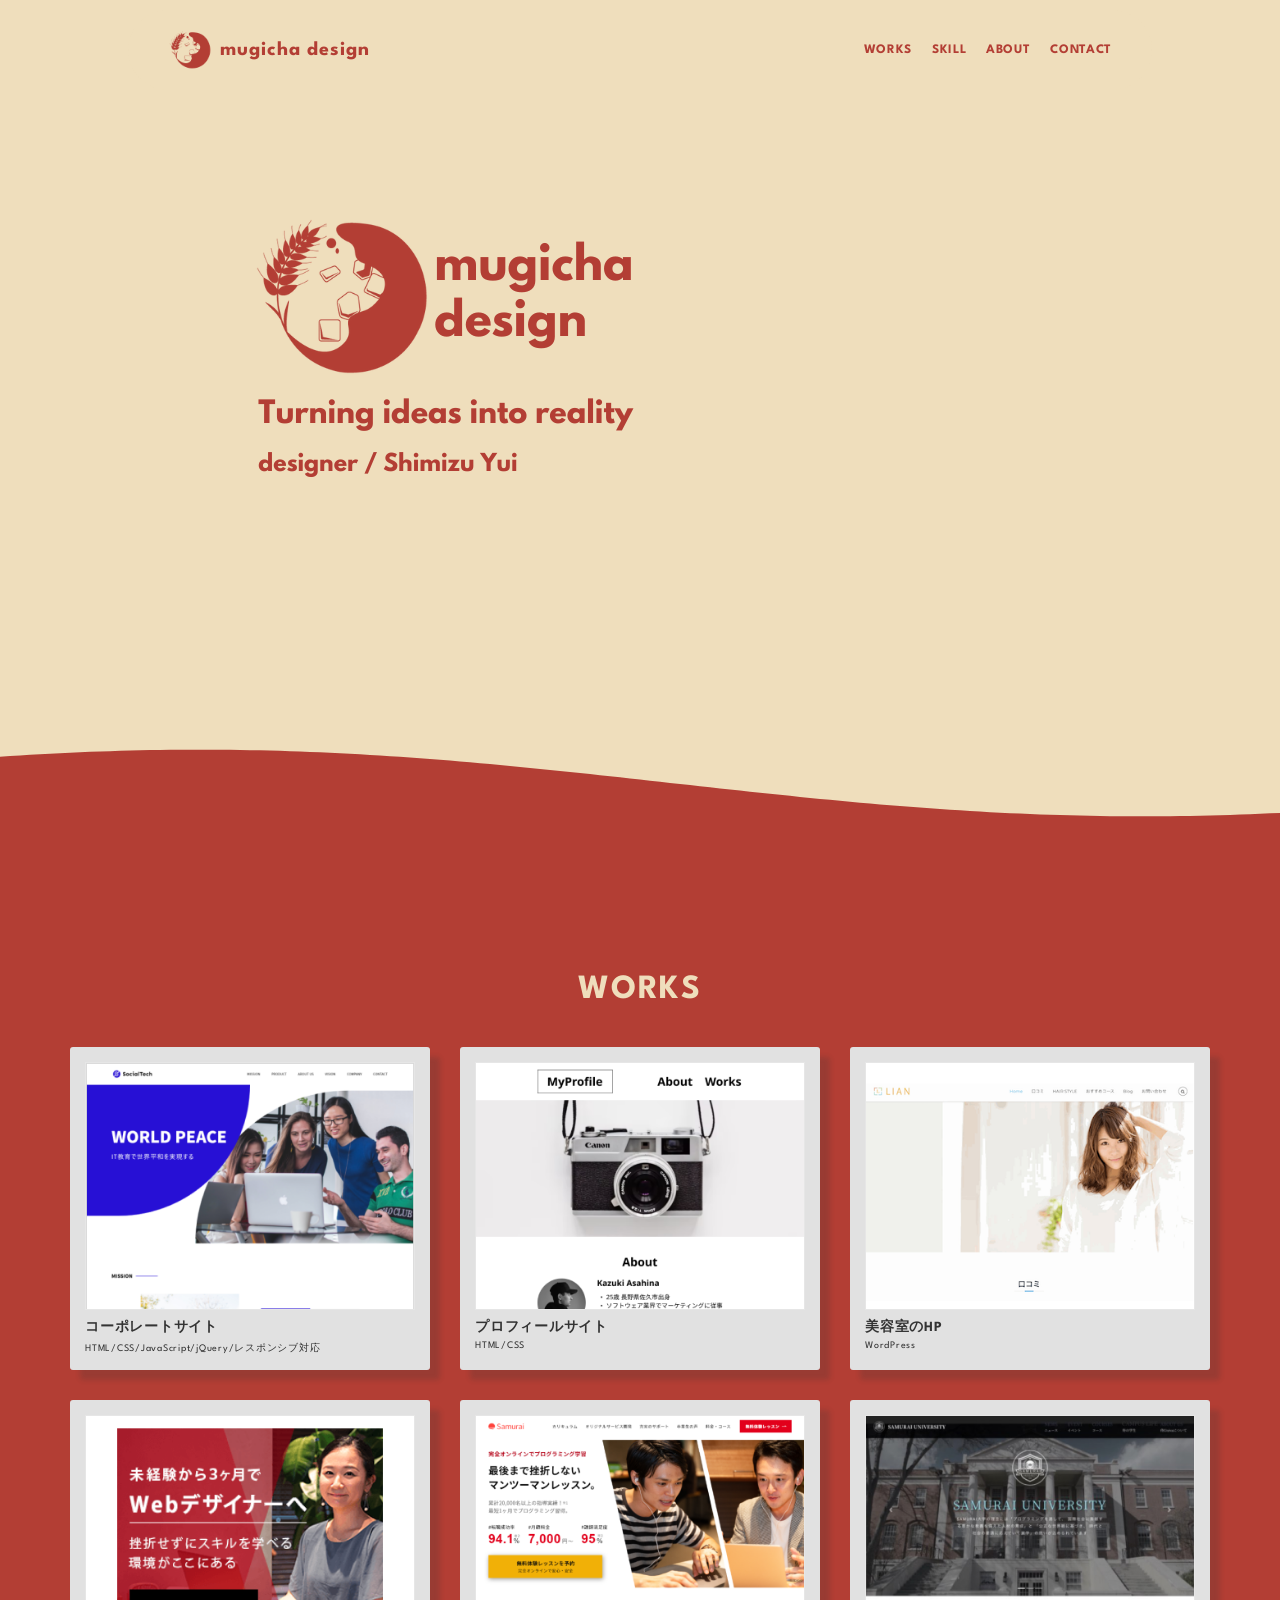
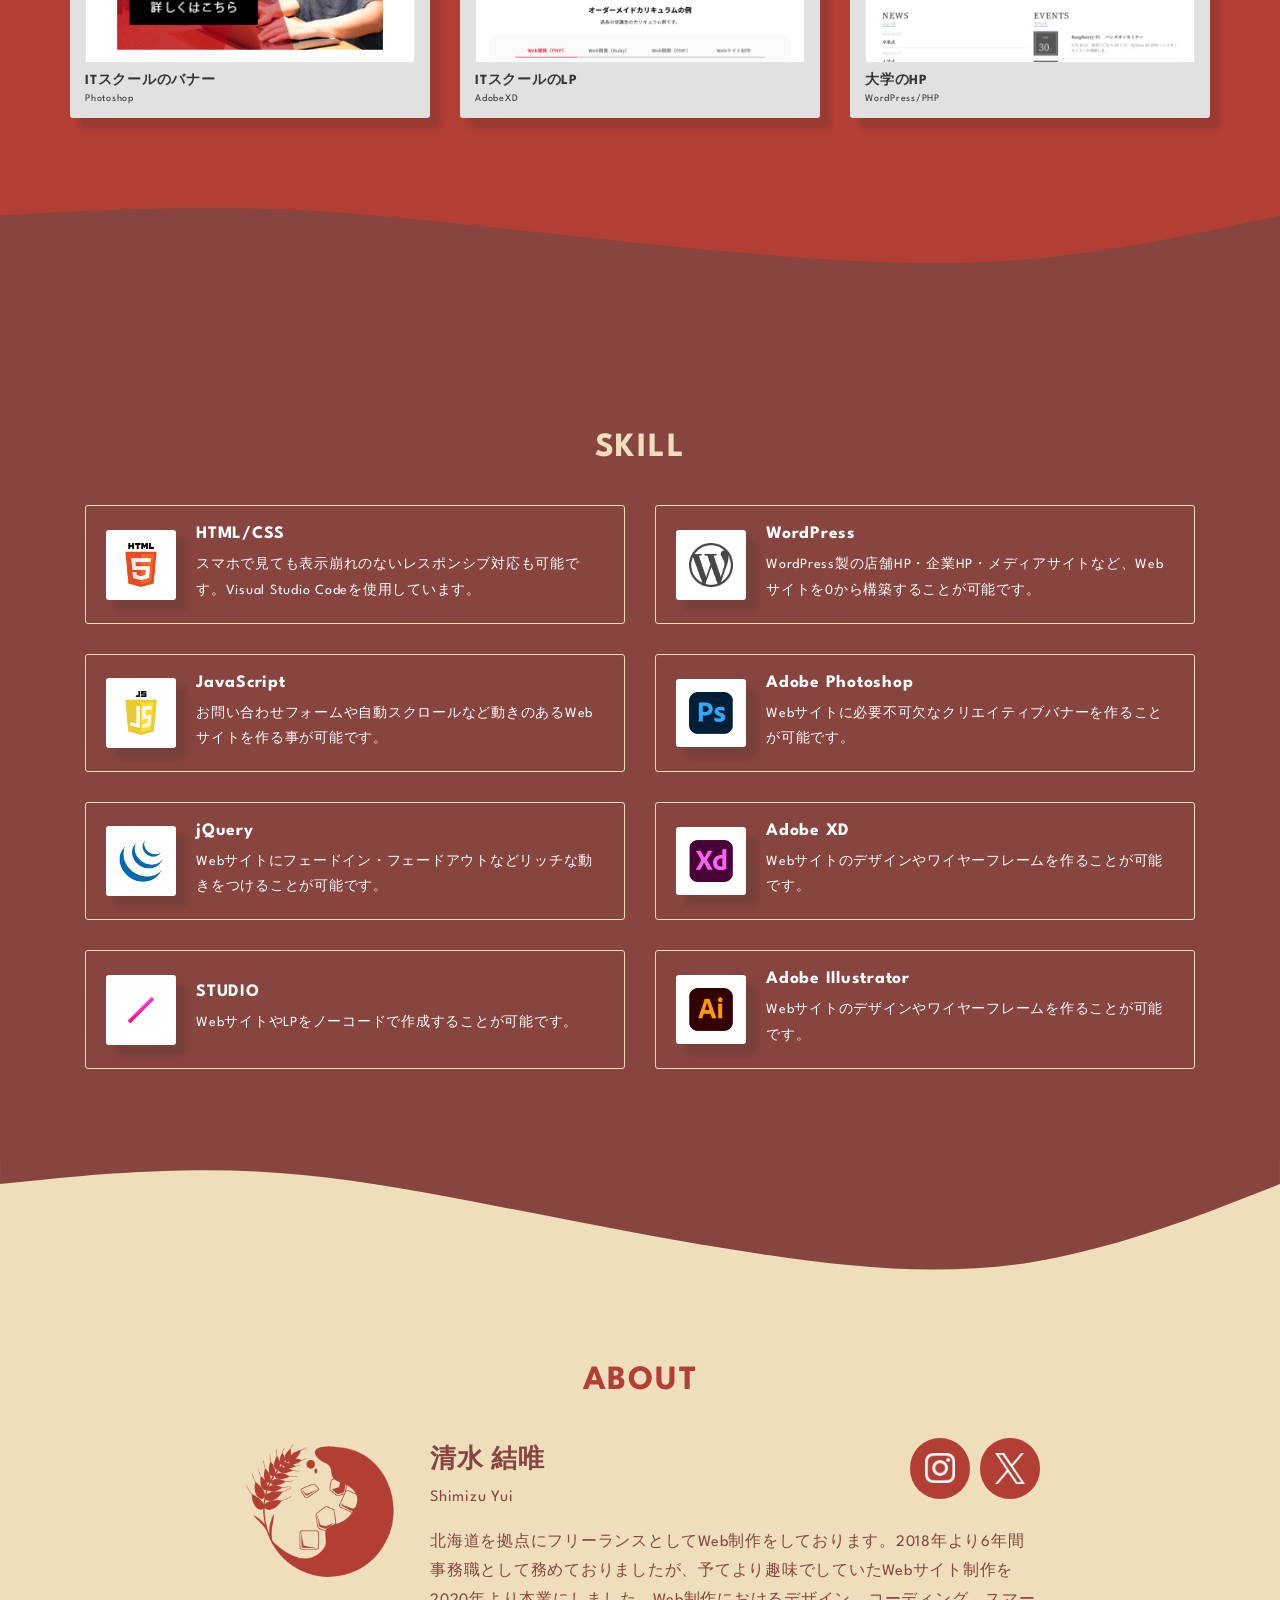
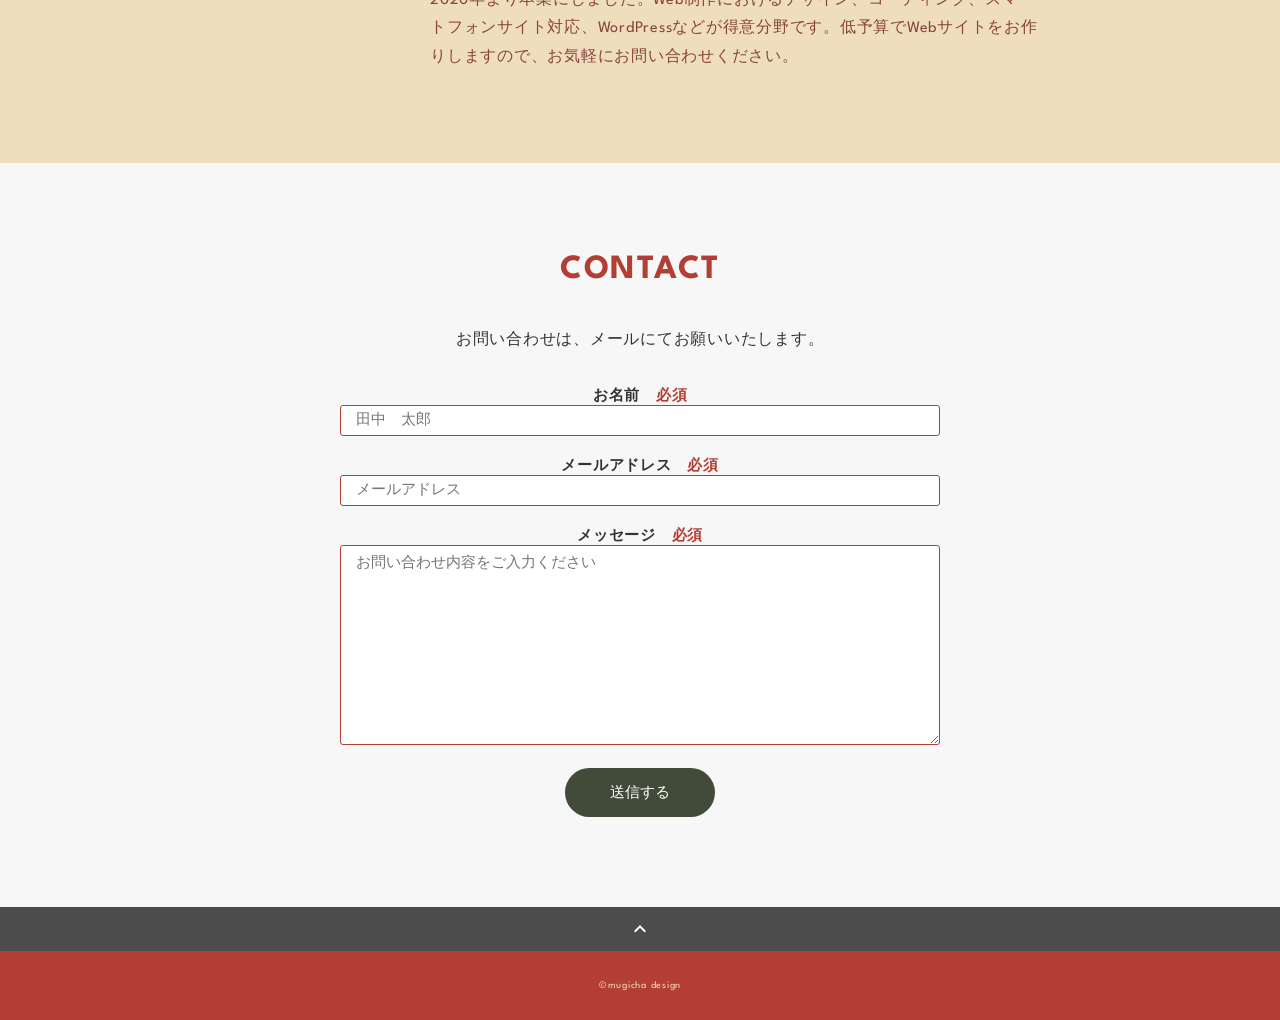
==== portfolio/index.html @ e96e244c "Add files via upload" ====
<!DOCTYPE html>
<html>
<head>
  <meta charset="utf-8">
  <meta name="viewport" content="width=device-width, initial-scale=1.0, maximum-scale=1.0, minimum-scale=1.0">
  <title>mugicha design</title>
  <link rel="preconnect" href="https://fonts.gstatic.com">
  <link href="https://fonts.googleapis.com/css2?family=Montserrat:wght@400;700&display=swap" rel="stylesheet">
  <link href="https://fonts.googleapis.com/css?family=Material+Icons+Outlined" rel="stylesheet">
  <link rel="preconnect" href="https://fonts.googleapis.com">
  <link rel="preconnect" href="https://fonts.gstatic.com" crossorigin>
  <link href="https://fonts.googleapis.com/css2?family=League+Spartan:wght@100..900&display=swap" rel="stylesheet">
  <link href="css/ress.css" media="all" rel="stylesheet" type="text/css">
  <link href="css/style.css" media="all" rel="stylesheet" type="text/css">
  <link rel="shortcut icon" href="./img/favicon.ico" type="image/x-icon">
</head>

<body>
  <div class="wrapper">

    <!-- header -->
    <header class="header">
      <div class="container">
        <h1 class="header-logo">
          <a href="#"><img src="img/logo.png" alt="">mugicha design</a>
        </h1>
        <nav class="gnav">
          <ul class="gnav-list">
            <li class="gnav-item"><a href="#works">WORKS</a></li>
            <li class="gnav-item"><a href="#skill">SKILL</a></li>
            <li class="gnav-item"><a href="#about">ABOUT</a></li>
            <li class="gnav-item"><a href="#contact">CONTACT</a></li>
          </ul>
        </nav>
      </div>
    </header>
    <!-- /header -->

    <main class="content">

      <!-- ここから波 -->
      <div id="wrapper">
        <div class="wave">
            <!-- mv -->
              <div class="mv">
                <div class="mv-container">
                  <img src="img/main.png" alt="">
                </div>
              </div>
              <!-- /mv -->     
          <canvas id="waveCanvas"></canvas>
        </div>

        <div class="wave">
          <!-- works -->
          <section class="works section" id="works">
            <div class="container">
              <h2 class="title">WORKS</h2>
              <div class="works-list">
                <!--works box1-->
                <div class="works-box box1">
                  <a class="works-item" href="works-1.html">
                    <div class="works-img"><img src="img/works/html1.png" alt="html1" /></div>
                    <p class="works-name">コーポレートサイト</p>
                    <p class="works-info">HTML/CSS/JavaScript/jQuery/レスポンシブ対応</p>
                  </a>
                </div>
                <!--works box2-->
                <div class="works-box box2">
                  <a class="works-item" href="works-2.html">
                    <div class="works-img"><img src="img/works/html2.png" alt="html2" /></div>
                    <p class="works-name">プロフィールサイト</p>
                    <p class="works-info">HTML/CSS</p>
                  </a>
                </div>
                <!--works box3-->
                <div class="works-box box2">
                  <a class="works-item" href="works-3.html">
                    <div class="works-img"><img src="img/works/wordpress1.png" alt="WordPress" /></div>
                    <p class="works-name">美容室のHP</p>
                    <p class="works-info">WordPress</p>
                  </a>
                </div>
                <!--works box4-->
                <div class="works-box box1">
                  <a class="works-item" href="works-4.html">
                    <div class="works-img"><img src="img/works/photoshop.png" alt="Photoshop" /></div>
                    <p class="works-name">ITスクールのバナー</p>
                    <p class="works-info">Photoshop</p>
                  </a>
                </div>
                <!--works box5-->
                <div class="works-box box1">
                  <a class="works-item" href="works-5.html">
                    <div class="works-img"><img src="img/works/xd.png" alt="AdobeXD" /></div>
                    <p class="works-name">ITスクールのLP</p>
                    <p class="works-info">AdobeXD</p>
                  </a>
                </div>
                <!--works box6-->
                <div class="works-box box2">
                  <a class="works-item" href="works-6.html">
                    <div class="works-img"><img src="img/works/wordpress2.png" alt="WordPress2" /></div>
                    <p class="works-name">大学のHP</p>
                    <p class="works-info">WordPress/PHP</p>
                  </a>
                </div>
              </div>
            </div>
          </section>
          <!-- /works -->
        </div>
          <!--ここまで波-->

        <!-- wave1 -->
        <img class="wave1" src="img/wave1.svg" alt="">

      <!-- skill -->
      <section class="skill section" id="skill">
        <div class="container">
          <h2 class="title">SKILL</h2>
          <div class="skill-list">
            <!--skill box1-->
            <div class="skill-item">
              <p class="skill-img"><img src="img/skills/html.png" alt="html"></p>
              <div class="skill-body">
                <h3 class="skill-name">HTML/CSS</h3>
                <p class="skill-text">
                  スマホで見ても表示崩れのないレスポンシブ対応も可能です。Visual Studio Codeを使用しています。</p>
              </div>
            </div>
            <!--skill box2-->
            <div class="skill-item">
              <p class="skill-img"><img src="img/skills/wordpress.png" alt="wordpress"></p>
              <div class="skill-body">
                <h3 class="skill-name">WordPress</h3>
                <p class="skill-text">
                  WordPress製の店舗HP・企業HP・メディアサイトなど、Webサイトを0から構築することが可能です。</p>
              </div>
            </div>
            <!--skill box3-->
            <div class="skill-item">
              <p class="skill-img"><img src="img/skills/js.png" alt="javascript"></p>
              <div class="skill-body">
                <h3 class="skill-name">JavaScript</h3>
                <p class="skill-text">
                  お問い合わせフォームや自動スクロールなど動きのあるWebサイトを作る事が可能です。</p>
              </div>
            </div>
            <!--skill box4-->
            <div class="skill-item">
              <p class="skill-img"><img src="img/skills/adobe_ps.png" alt="photoshop"></p>
              <div class="skill-body">
                <h3 class="skill-name">Adobe Photoshop</h3>
                <p class="skill-text">
                  Webサイトに必要不可欠なクリエイティブバナーを作ることが可能です。</p>
              </div>
            </div>
            <!--skill box5-->
            <div class="skill-item">
              <p class="skill-img"><img src="img/skills/jquery.png" alt="jquery"></p>
              <div class="skill-body">
                <h3 class="skill-name">jQuery</h3>
                <p class="skill-text">
                  Webサイトにフェードイン・フェードアウトなどリッチな動きをつけることが可能です。</p>
              </div>
            </div>
            <!--skill box6-->
            <div class="skill-item">
              <p class="skill-img"><img src="img/skills/adobe_xd.png" alt="adobexd"></p>
              <div class="skill-body">
                <h3 class="skill-name">Adobe XD</h3>
                <p class="skill-text">
                  Webサイトのデザインやワイヤーフレームを作ることが可能です。</p>
              </div>
            </div>
            <!--skill box7-->
            <div class="skill-item">
              <p class="skill-img"><img src="img/skills/STUDIO_logo-symbol-primary-color.png" alt="adobexd"></p>
              <div class="skill-body">
                <h3 class="skill-name">STUDIO</h3>
                <p class="skill-text">
                  WebサイトやLPをノーコードで作成することが可能です。</p>
              </div>
            </div>
            <!--skill box8-->
            <div class="skill-item">
              <p class="skill-img"><img src="img/skills/adobe_ai.png" alt="adobexd"></p>
              <div class="skill-body">
                <h3 class="skill-name">Adobe Illustrator</h3>
                <p class="skill-text">
                  Webサイトのデザインやワイヤーフレームを作ることが可能です。</p>
              </div>
            </div>       
                   
          </div>
        </div>
      </section>
      <!-- /skill -->

      <!-- wave2 -->
      <img class="wave2" src="img/wave2.svg" alt="">

      <!-- about -->
      <section class="about section" id="about">
        <div class="container">
          <h2 class="title">ABOUT</h2>
          <div class="profile">
            <p class="profile-img">
              <img src="img/logo.png" alt="about">
            </p>
            <div class="profile-body">
              <div class="contact-sns">
                <div>
                  <p>清水 結唯</p>
                  <p>Shimizu Yui</p>
                </div>
                <!--sns-->
                <div class="contact-list">
                  <div class="sns-box">
                    <a href="https://www.instagram.com/mugichadesign/" target="_blank">
                      <img class="sns-icon" src="img/Instagram_logo_White.png" alt="Instagram">
                    </a>
                  </div>
                  <div class="sns-box">
                    <a href="https://x.com/mugichadesign" target="_blank">
                      <img class="sns-icon" src="img/X_logo-white.png" alt="X">
                    </a>
                  </div>
                </div>
              </div><!--/contact-sns-->
              <p>北海道を拠点にフリーランスとしてWeb制作をしております。2018年より6年間事務職として務めておりましたが、予てより趣味でしていたWebサイト制作を2020年より本業にしました。Web制作におけるデザイン、コーディング、スマートフォンサイト対応、WordPressなどが得意分野です。低予算でWebサイトをお作りしますので、お気軽にお問い合わせください。</p>
            </div><!--/profile-body-->
          </div>
        </div>
      </section>
      <!-- /about -->

      <!-- contact -->
      <section class="contact section" id="contact">
        <div class="container">
          <h2 class="title">CONTACT</h2>
          <p class="lead">
            お問い合わせは、<br class="sp-only">メールにてお願いいたします。
          </p>
          <!-- お問い合わせフォーム -->
          <form action="#">
            <p class="contact-name">お名前　<span>必須</span></p>
            <p><input class="form-text" type="text" name="onamae" placeholder="田中　太郎"></p>

            <p class="contact-name">メールアドレス　<span>必須</span></p>
            <p><input class="form-text" type="text" name="email" placeholder="メールアドレス"></p>

            <p class="contact-name">メッセージ　<span>必須</span></p>
            <p><textarea class="form-textarea" type="text" name="messe" placeholder="お問い合わせ内容をご入力ください"></textarea></p>

            <p class="btn"><input name="submit" type="submit" value="送信する"></p>
          </form>
          <!-- ここまでお問い合わせフォーム -->

        </div>
      </section>
      <!-- /contact -->

      <div class="page-top" id="js-page-top">
        <span class="material-icons-outlined">expand_less</span>
      </div>
    </main>

    <!-- footer -->
    <footer class="footer">
      <div class="copyright">&copy;mugicha design</div>
    </footer>
    <!-- /footer -->

  </div>
  <script src="https://ajax.googleapis.com/ajax/libs/jquery/3.6.0/jquery.min.js"></script>
  <script type='text/javascript' src="js/script.js"></script>
</body>
</html>
---- portfolio/css/ress.css ----
/*!
 * ress.css • v3.0.1
 * MIT License
 * github.com/filipelinhares/ress
 */

/* # =================================================================
   # Global selectors
   # ================================================================= */

html {
  box-sizing: border-box;
  word-break: normal;
  -moz-tab-size: 4;
  tab-size: 4;

  -webkit-text-size-adjust: 100%; /* Prevent adjustments of font size after orientation changes in iOS */
}

*,
::before,
::after {
  box-sizing: inherit;
  background-repeat: no-repeat; /* Set `background-repeat: no-repeat` to all elements and pseudo elements */
}

::before,
::after {
  vertical-align: inherit;
  text-decoration: inherit; /* Inherit text-decoration and vertical align to ::before and ::after pseudo elements */
}

* {
  margin: 0;
  padding: 0; /* Reset `padding` and `margin` of all elements */
}

/* # =================================================================
   # General elements
   # ================================================================= */

hr {
  overflow: visible; /* Show the overflow in Edge and IE */
  height: 0; /* Add the correct box sizing in Firefox */
}

details,
main {
  display: block; /* Render the `main` element consistently in IE. */
}

summary {
  display: list-item; /* Add the correct display in all browsers */
}

small {
  font-size: 80%; /* Set font-size to 80% in `small` elements */
}

[hidden] {
  display: none; /* Add the correct display in IE */
}

abbr[title] {
  /* Add the correct text decoration in Chrome, Edge, IE, Opera, and Safari */
  text-decoration: underline;
  text-decoration: underline dotted;
  border-bottom: none; /* Remove the bottom border in Chrome 57 */
}

a {
  background-color: transparent; /* Remove the gray background on active links in IE 10 */
}

a:active,
a:hover {
  outline-width: 0; /* Remove the outline when hovering in all browsers */
}

code,
kbd,
pre,
samp {
  font-family: monospace, monospace; /* Specify the font family of code elements */
}

pre {
  font-size: 1em; /* Correct the odd `em` font sizing in all browsers */
}

b,
strong {
  font-weight: bolder; /* Add the correct font weight in Chrome, Edge, and Safari */
}

/* https://gist.github.com/unruthless/413930 */
sub,
sup {
  position: relative;
  font-size: 75%;
  line-height: 0;
  vertical-align: baseline;
}

sub {
  bottom: -.25em;
}

sup {
  top: -.5em;
}

/* # =================================================================
   # Forms
   # ================================================================= */

input {
  border-radius: 0;
}

/* Replace pointer cursor in disabled elements */
[disabled] {
  cursor: default;
}

[type="number"]::-webkit-container-spin-button,
[type="number"]::-webkit-outer-spin-button {
  height: auto; /* Correct the cursor style of increment and decrement buttons in Chrome */
}

[type="search"] {
  outline-offset: -2px; /* Correct the outline style in Safari */

  -webkit-appearance: textfield; /* Correct the odd appearance in Chrome and Safari */
}

[type="search"]::-webkit-search-decoration {
  -webkit-appearance: none; /* Remove the container padding in Chrome and Safari on macOS */
}

textarea {
  overflow: auto; /* Internet Explorer 11+ */
  resize: vertical; /* Specify textarea resizability */
}

button,
input,
optgroup,
select,
textarea {
  font: inherit; /* Specify font inheritance of form elements */
}

optgroup {
  font-weight: bold; /* Restore the font weight unset by the previous rule */
}

button {
  overflow: visible; /* Address `overflow` set to `hidden` in IE 8/9/10/11 */
}

button,
select {
  text-transform: none; /* Firefox 40+, Internet Explorer 11- */
}

/* Apply cursor pointer to button elements */
button,
[type="button"],
[type="reset"],
[type="submit"],
[role="button"] {
  cursor: pointer;
  color: inherit;
}

/* Remove container padding and border in Firefox 4+ */
button::-moz-focus-container,
[type="button"]::-moz-focus-container,
[type="reset"]::-moz-focus-container,
[type="submit"]::-moz-focus-container {
  padding: 0;
  border-style: none;
}

/* Replace focus style removed in the border reset above */
button:-moz-focusring,
[type="button"]::-moz-focus-container,
[type="reset"]::-moz-focus-container,
[type="submit"]::-moz-focus-container {
  outline: 1px dotted ButtonText;
}

button,
html [type="button"],
/* Prevent a WebKit bug where (2) destroys native `audio` and `video`controls in Android 4 */
[type="reset"],
[type="submit"] {
  -webkit-appearance: button; /* Correct the inability to style clickable types in iOS */
}

/* Remove the default button styling in all browsers */
button,
input,
select,
textarea {
  border-style: none;
  background-color: transparent;
}

/* Style select like a standard input */
select {
  -webkit-appearance: none; /* Chrome 41+ */
  -moz-appearance: none; /* Firefox 36+ */
}

select::-ms-expand {
  display: none; /* Internet Explorer 11+ */
}

select::-ms-value {
  color: currentColor; /* Internet Explorer 11+ */
}

legend {
  display: table; /* Correct the text wrapping in Edge and IE */
  max-width: 100%; /* Correct the text wrapping in Edge and IE */
  max-width: 100%; /* Correct the text wrapping in Edge 18- and IE */
  white-space: normal; /* Correct the text wrapping in Edge and IE */
  color: inherit; /* Correct the color inheritance from `fieldset` elements in IE */
  border: 0; /* Correct `color` not being inherited in IE 8/9/10/11 */
}

::-webkit-file-upload-button {
  font: inherit; /* Change font properties to `inherit` in Chrome and Safari */
  color: inherit;
  /* Correct the inability to style clickable types in iOS and Safari */

  -webkit-appearance: button;
}

/* # =================================================================
   # Specify media element style
   # ================================================================= */

img {
  border-style: none; /* Remove border when inside `a` element in IE 8/9/10 */
}

/* Add the correct vertical alignment in Chrome, Firefox, and Opera */
progress {
  vertical-align: baseline;
}

/* # =================================================================
   # Accessibility
   # ================================================================= */

/* Hide content from screens but not screenreaders */
@media screen {
  [hidden~="screen"] {
    display: inherit;
  }
  [hidden~="screen"]:not(:active):not(:focus):not(:target) {
    position: absolute !important;
    clip: rect(0 0 0 0) !important;
  }
}

/* Specify the progress cursor of updating elements */
[aria-busy="true"] {
  cursor: progress;
}

/* Specify the pointer cursor of trigger elements */
[aria-controls] {
  cursor: pointer;
}

/* Specify the unstyled cursor of disabled, not-editable, or otherwise inoperable elements */
[aria-disabled] {
  cursor: default;
}
---- portfolio/css/style.css ----
body {
  /* font-family: "Montserrat","Helvetica Neue",Arial,"Hiragino Kaku Gothic ProN","Hiragino Sans",Meiryo,"League Spartan",sans-serif; */
  font-family: "League Spartan";

  font-size: 15px;
  letter-spacing: .05em;
  color: #333;
  background-color: #EFDEBC;
}

a {
  transition: opacity .3s;
  text-decoration: none;
  color: #1ca9e3;
}

img {
  max-width: 100%;
  height: auto;
  vertical-align: bottom;
  border-style: none;
}



.pc-only {
  display: block;
}

.sp-only {
  display: none;
}



/*--------------------------------
 レイアウト
---------------------------------*/
.wrapper {
  padding-top: 73px;
}

.section {
  padding: 90px 0;
}

.section:nth-of-type(odd) {
  background-color: #f7f7f7;
}

.container {
  max-width: 1340px;
  margin: 0 auto;
  padding: 0 40px;
}

/*--------------------------------
 見出し
---------------------------------*/
.title {
  font-size: 34px;
  font-weight: bold;
  line-height: 1;
  margin-bottom: 40px;
  text-align: center;
  letter-spacing: .05em;
  color: #EFDEBC;
}

.lead {
  font-size: 16px;
  line-height: 1.8;
  margin-bottom: 30px;
}

/*--------------------------------
ヘッダー
---------------------------------*/
.header {
  position: fixed;
  top: 10px;
  z-index: 100;
  width: 80%;
  background-color: #EFDEBC;
  border-radius: 100px;
  /* box-shadow: 0 5px 10px -6px rgba(0,0,0,.1); */
  /*ここから追加*/
  left: 50%;
  transform: translateX(-50%);
  /*ここまで*/
}

.header .container {
  display: flex;
  align-items: center;
  justify-content: space-between;
  padding: 20px 40px;
  margin: 0 auto;
}

.header-logo {
  font-size: 20px;
  font-weight: bold;
  line-height: 2;
  align-items: center;
  margin-right: 20px;
  letter-spacing: .05em;
}

.header-logo img {
  height: 40px;
  margin-right: 8px;
}

.header-logo a,.gnav-item a{
  color: #B33E34;
}

.gnav-list {
  display: flex;
  justify-content: space-between;
  list-style: none;
}

.gnav-item:not(:last-child) {
  margin-right: 20px;
}

.gnav-item a {
  position: relative;
  font-size: 13px;
  font-weight: bold;
  display: inline-block;
  padding: 5px 0;
  transition: .3s;
  letter-spacing: .05em;
}
.gnav-item a:after {
  position: absolute;
  bottom: 0;
  left: 50%;
  width: 0;
  height: 3px;
  content: "";
  transition: .3s;
  -webkit-transform: translateX(-50%);
  transform: translateX(-50%);
  background-color: #424b39;
}

.gnav-item a:hover:after {
  width: 100%;
}

.gnav-item a:hover {
  color: #424b39;
}



/*なみなみ*/
/*========= レイアウトのためのCSS ===============*/

/* #wrapper p{
  text-align:center;
} */

/*========= waveを描画するエリア設定 ===============*/


.wave{
  position: relative;
}

.wave:nth-child(1){
  background:#fff;  
}

.wave:nth-child(2){
  background:#eee;  
}

.wave:nth-child(3){
  background:#43c0e4; 
}

.wave canvas{
  position: absolute;
  bottom: 0;
  left:0;
  width: 100%;
}
/*ここまでなみなみ*/




/*--------------------------------
 メインビジュアル
---------------------------------*/
.mv {
  display: flex;
  align-items: center;
  justify-content: center;
  height: auto;
  text-align: center;
  background-color: #EFDEBC;
  height: 90vh;
  position: relative;
}

.mv-container {
  position: relative;
  padding: 0 20px;
}

.mv-container img {
  width: 100%;
  margin-bottom: 50px;
  padding-bottom: 0px;/*波の位置調整用*/
}

/*--------------------------------
 Works
---------------------------------*/
#works {
  background-color: #B33E34;
  padding:90px 0;
  position: relative;
}

.works-list {
  display: flex;
  flex-wrap: wrap;
  justify-content: center;
  gap: 30px;
}

.works-box {
  padding: 15px;
  background-color: #e1e1e1;
  box-shadow: 10px 10px 5px rgba(51, 51, 51, .2);
  border-radius: 3px;
  width: 30%;
}

.works-item {
  color: #333;
}

.works-item:hover {
  opacity: .9;
}

/* .works-item:nth-of-type(3n) {
  margin-right: 0;
} */

.works-img {
  display: flex;
  justify-content: center;
  margin: 0 auto;
}

.works-img img {
  border: 1px solid #e6e6e6;
}

.works-name {
  font-size: 14px;
  font-weight: bold;
  margin-top: 8px;
}

.works-info {
  font-size: 10px;
  margin-top: 5px;
}


/*--------------------------------
 wave1
---------------------------------*/
.wave1 {
  background-color: #B33E34;
}


/*--------------------------------
 Skill
---------------------------------*/
#skill {
  background-color: #88443e;
}

.skill .title {
  z-index: 20;
}

.skill-list {
  display: flex;
  flex-wrap: wrap;
  justify-content: center;
  /* margin-bottom: -50px; */
  gap: 30px;
}

.skill-item {
  display: flex;
  align-items: center;
  width: 45%;
  /* margin: 15px 15px 30px; */
  /* background-color: #EFDEBC; */
  padding: 20px;
  position: relative;
  border: 1px solid #EFDEBC;
  border-radius: 3px;
}

.skill-img {
  margin-right: 20px;
  z-index: 5;

  background-color: #fff;
  border-radius: 3px;
  /* height: 65px; */
  width: 70px;
  padding: 13px;
  box-shadow: 10px 10px 5px rgba(51, 51, 51, .2);
}

.skill-body {
  flex: 1;
}

.skill-name {
  margin-bottom: 10px;
}

.skill-text {
  font-size: 14px;
  line-height: 1.8;
}

.skill-name,.skill-text {
  color: #fff;
}


/*--------------------------------
 wave2
---------------------------------*/
.wave2 {
  z-index: 15;
  background-color: #EFDEBC;
}


/*--------------------------------
 About
---------------------------------*/
#about {
  background-color: #EFDEBC;
}

.about .title {
  color: #B33E34;
}
.contact-sns {
  display: flex;
  justify-content: space-between;
  margin-bottom: 10px;
}

.profile {
  display: flex;
  flex-wrap: wrap;
  max-width: 800px;
  margin: 0 auto;
}
.profile-img {
  width: 20%;
  margin-right: 30px;
  border-radius: 50%;
}

.profile-img img {
  border-radius: 50%;
}

.profile-body {
  flex: 1;
  color: #88443e;
}

.profile-body p {
  line-height: 1.8;
}

.profile-body p:first-child {
  font-size: 1.6rem;
  font-weight: bold;
  line-height: 1.8;
}

.profile-body p:nth-child(2) {
  font-size: 1.2rem;
}

.profile-body p:last-child {
  font-size: 1rem;
}

.contact-list {
  display: flex;
  justify-content: right;
  margin-bottom: 20px;
}

.contact-text {
  margin-top: 10px;
}

.sns-icon {
  width: 30px;
}

.sns-box {
  padding: 15px;
  margin-left: 10px;
  background-color: #B33E34;
  border-radius: 100px;
}


/*--------------------------------
 Contact
---------------------------------*/
.contact {
  text-align: center;
}

#contact h2 {
  color: #B33E34;
}

.contact-item:not(:last-child) {
  margin-right: 10px;
}

.contact-name {
  font-weight: bold;
}

form {
  margin: 0 auto;
  width: 100%;
}

form span {
  color: #B33E34;
}

/*お問い合わせフォームのスタイル*/
input[type="text"],textarea {
	width: 50%;
	outline: none;
	padding: 0.5em 1em;
	background: #fff;
	border-radius: 3px;
}

textarea{
	height: 200px;
}

input[type="text"]:focus,
textarea:focus {
	background: #f6ffff;/*フォーカスしたときの背景色*/
}

/*送信ボタンのスタイル*/
.btn input {
	padding: 1em 3em;
	color: #fff;
	cursor: pointer;
	background: #424b39;
	border-radius: 40px;
}

.btn input:hover{
	opacity: 0.8;/*ボタンのロールオーバー*/
  background-color: #1ca9e3;
  top: 10px;
}

.form-text , .form-textarea {
  border: #B33E34 1px solid;
  margin-bottom: 20px;
}
/*ここまでお問い合わせフォームのスタイル*/


/*--------------------------------
 ページトップ
---------------------------------*/
.page-top {
  font-weight: bold;
  padding: 10px;
  cursor: pointer;
  text-align: center;
  background-color: #4c4c4c;
}

.page-top .material-icons-outlined {
  vertical-align: bottom;
  color: #fff;
}

/*--------------------------------
 フッター
---------------------------------*/
.footer {
  padding: 30px;
  background-color: #B33E34;
}

.copyright {
  font-size: 10px;
  text-align: center;
  color: #EFDEBC;
}

/*--------------------------------
 下層：Worksページ
---------------------------------*/
.article {
  padding: 80px 0;
}

.article-container {
  max-width: 1040px;
  margin: 0 auto;
  padding: 0 20px;
}

.article-title {
  margin-bottom: 30px;
  text-align: center;
}

.article-body {
  max-width: 720px;
  margin: 0 auto;
  margin-bottom: 80px;
}

.article-body h3 {
  position: relative;
  font-size: 18px;
  margin-bottom: 5px;
  padding-left: 1em;
}

.article-body img {
  width: 100%;
  height: auto;
}

.article-body h3:not(:first-child) {
  margin-top: 50px;
}

.article-body h3::before {
  position: absolute;
  top: 0;
  left: 0;
  width: 4px;
  height: 100%;
  content: "";
  border-radius: 3px;
  background-color: #333;
}

.article-body p {
  font-size: 15px;
  line-height: 1.8;
  margin-bottom: 30px;
}

.home-link {
  text-align: center;
}

/*media Queries 767
----------------------------------------------------*/
@media screen and (max-width: 767px) {
  body {
    font-size: 14px;
  }

  .pc-only {
    display: none;
  }

  .sp-only {
    display: block;
  }

  /* 見出し */
  .title {
    font-size: 26px;
    margin-bottom: 20px;
  }

  .lead {
    font-size: 14px;
    line-height: 1.7;
    margin-bottom: 20px;
  }

  /* レイアウト */
  .wrapper {
    padding-top: 57px;
  }

  .section {
    padding: 60px 0;
  }

  .container {
    padding: 0 20px;
  }

  /* ヘッダー */
  .header .container {
    padding: 15px;
  }

  .header-logo {
    font-size: 15px;
    margin-right: 15px;
  }

  .gnav-item:not(:last-child) {
    margin-right: 10px;
  }

  .gnav-item a {
    font-size: 10px;
  }

  .gnav-item a:after {
    display: none;
  }

  /*  メインビジュアル */
  .mv {
    height: 40vh;
  }

  .mv-container {
    padding: 0 20px;
  }

  .mv-title {
    font-size: 30px;
  }
  .mv-subtitle {
    font-size: 16px;
    margin-bottom: 20px;
  }

  .mv-text {
    top: 75%;
    font-size: 14px;
    line-height: 1.7;
  }

  /* Works */
  .works-name {
    font-size: 12px;
  }

  .works-info {
    margin-top: 3px;
  }

  .works-list {
    justify-content: space-between;
  }

  .works-item {
    flex: 0 0 48%;
    margin-right: 0;
    margin-bottom: 30px;
  }

  /* Skill */
  .skill-list {
    display: block;
    margin-bottom: 0;
  }

  .skill-item {
    width: 100%;
    margin-bottom: 35px;
  }

  .skill-item:last-child {
    margin-bottom: 0;
  }

  .skill-name {
    margin-bottom: 5px;
  }

  .skill-text {
    font-size: 13px;
    line-height: 1.7;
  }

  /* About */
  .profile {
    display: block;
  }
  .profile-img {
    width: 150px;
    margin: 0 auto;
    margin-bottom: 25px;
  }

  .profile-body p {
    font-size: 14px;
    line-height: 1.7;
  }

  .profile-body p:not(:last-child) {
    margin-bottom: 20px;
  }

  /* フッター */
  .footer {
    padding: 20px;
  }

  /* 下層ページ */
  .article {
    padding: 50px 0;
  }

  .article-body h3 {
    font-size: 16px;
    padding-left: .8em;
  }

  .article-body h3:not(:first-child) {
    margin-top: 30px;
  }

  .article-body p {
    font-size: 14px;
    line-height: 1.7;
    margin-bottom: 20px;
  }
}
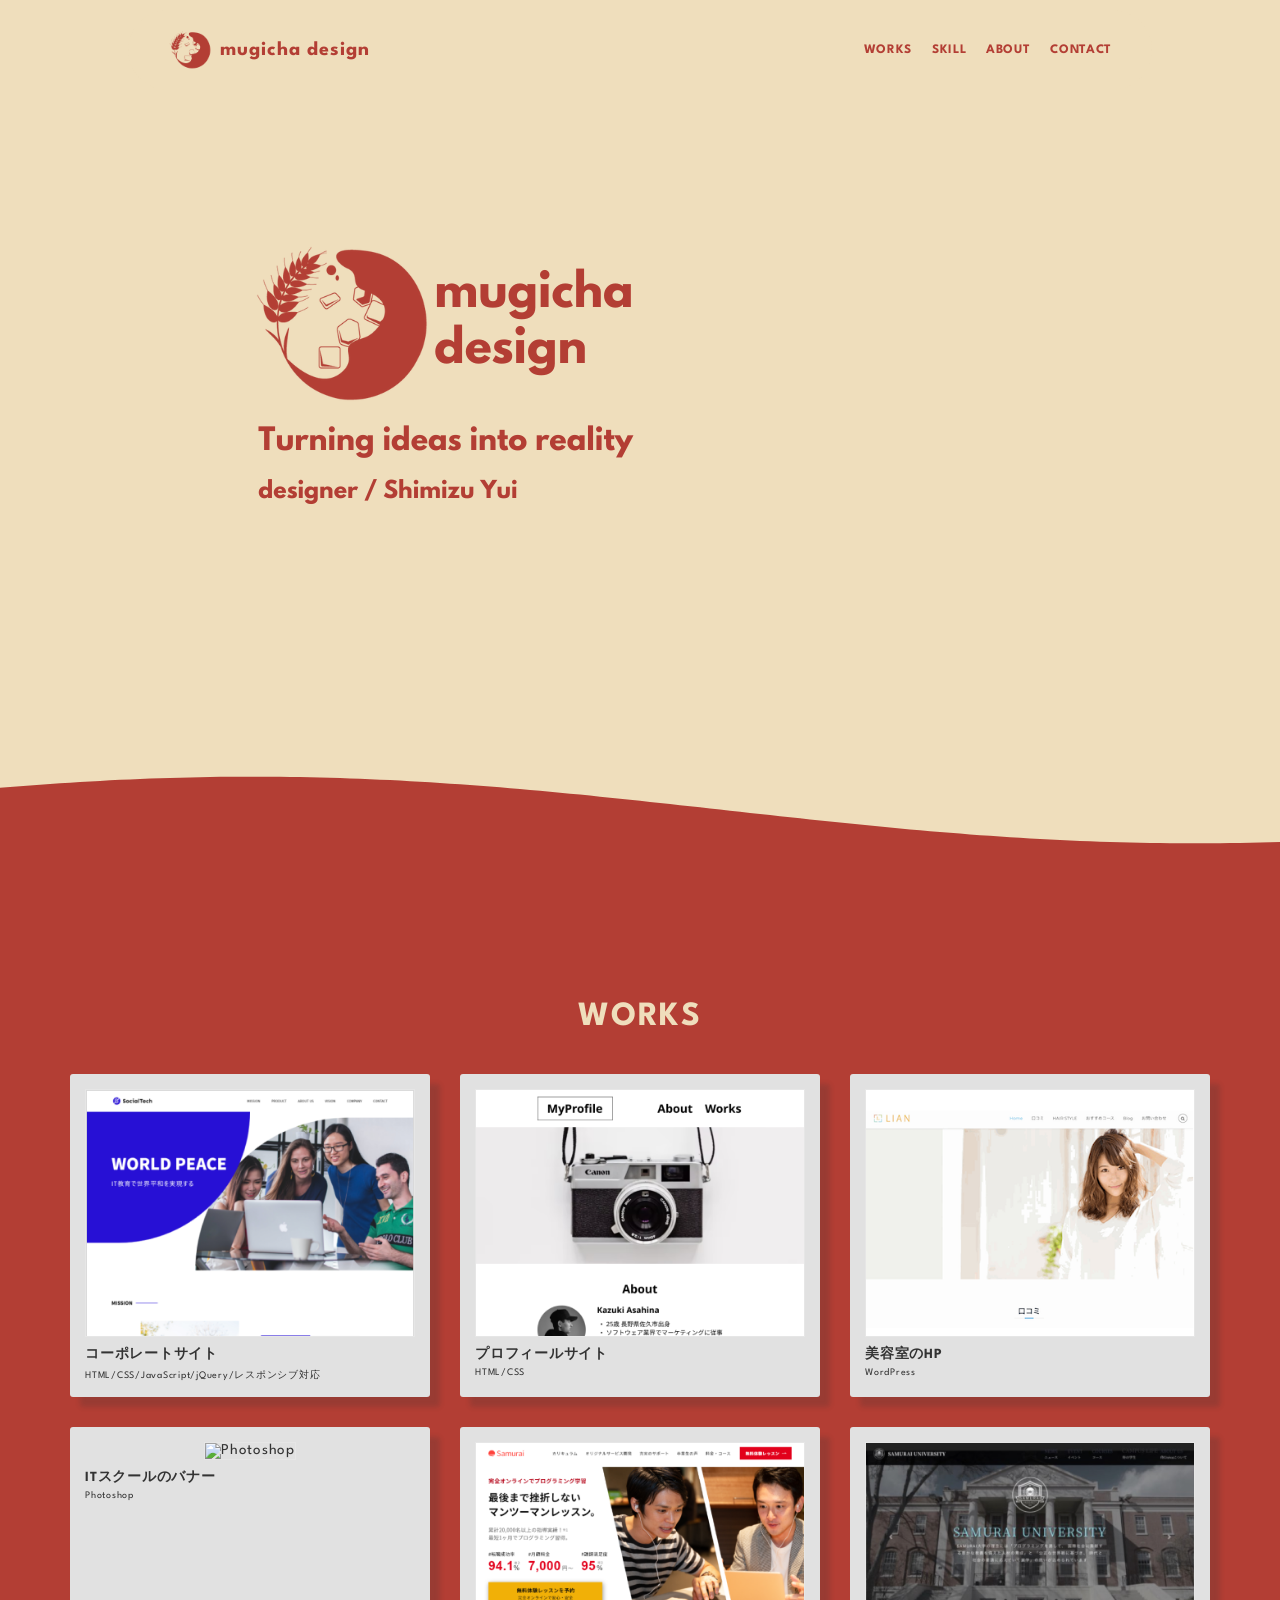
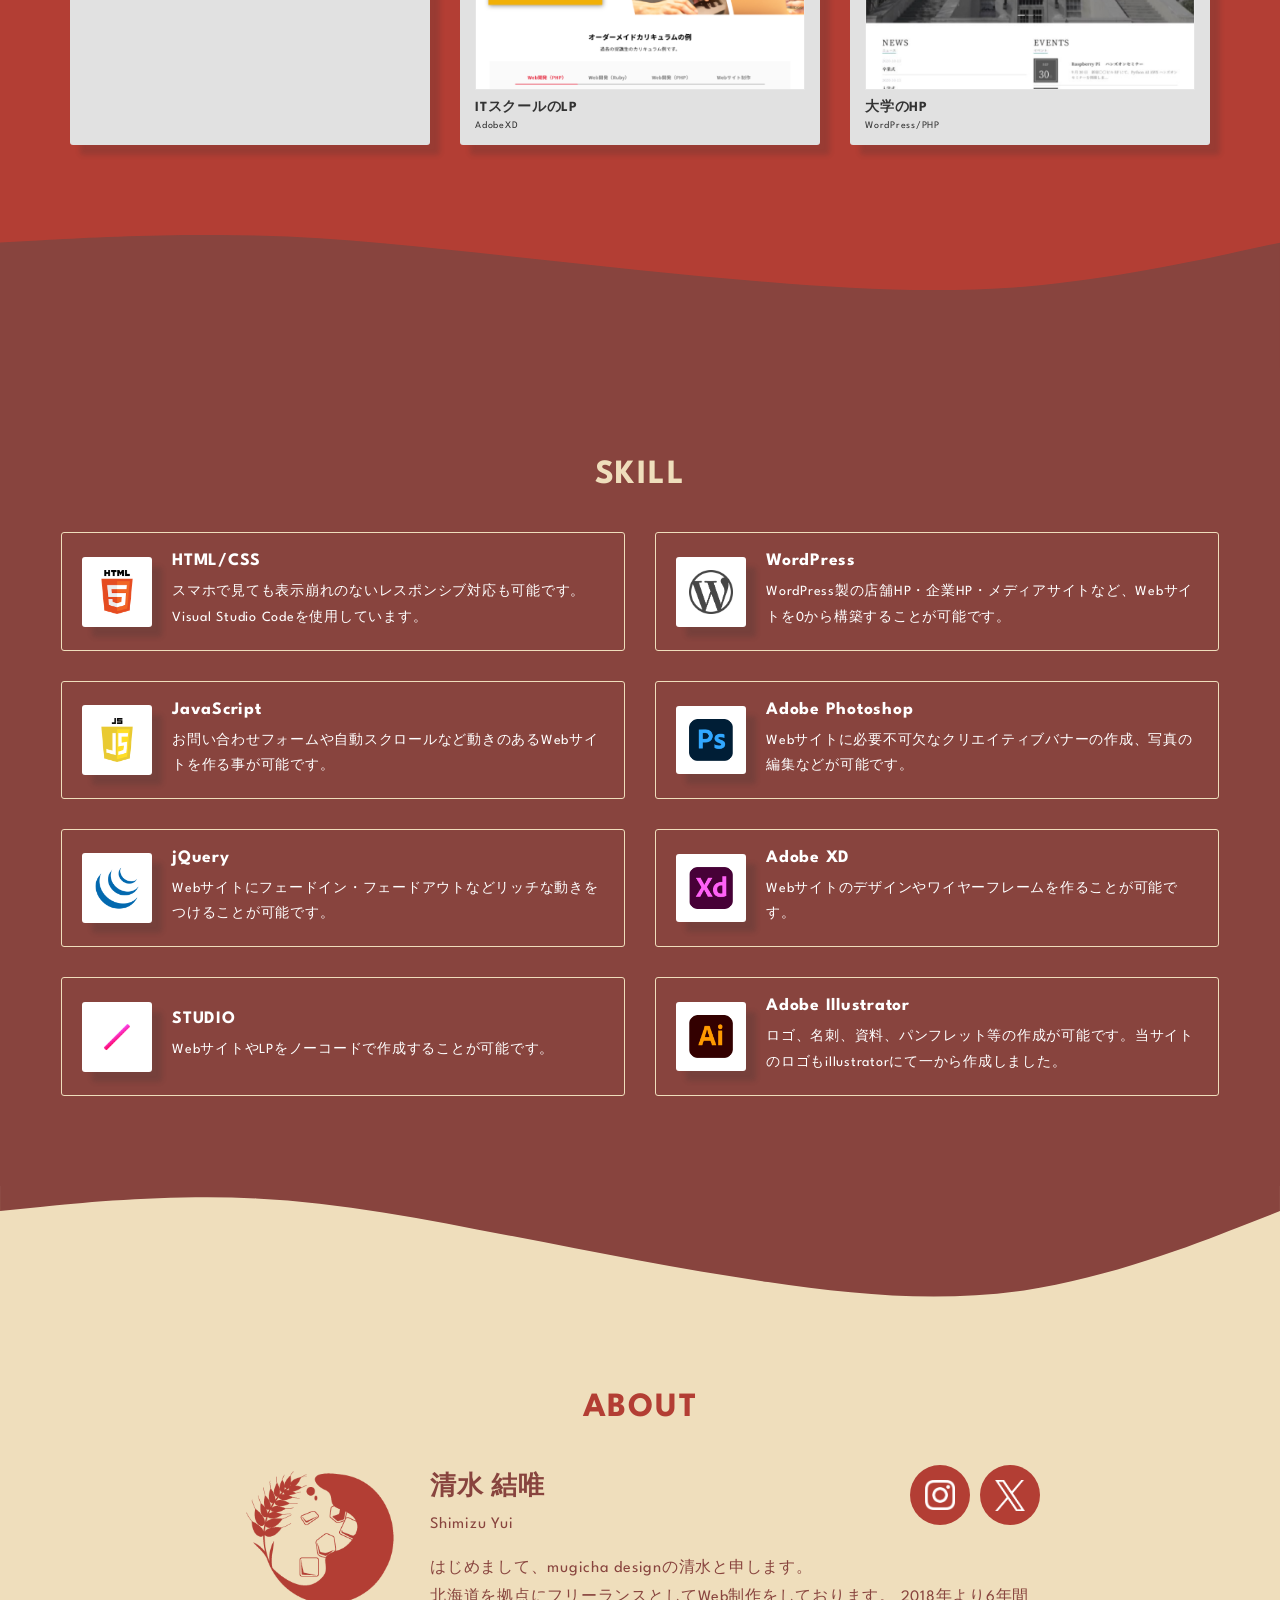
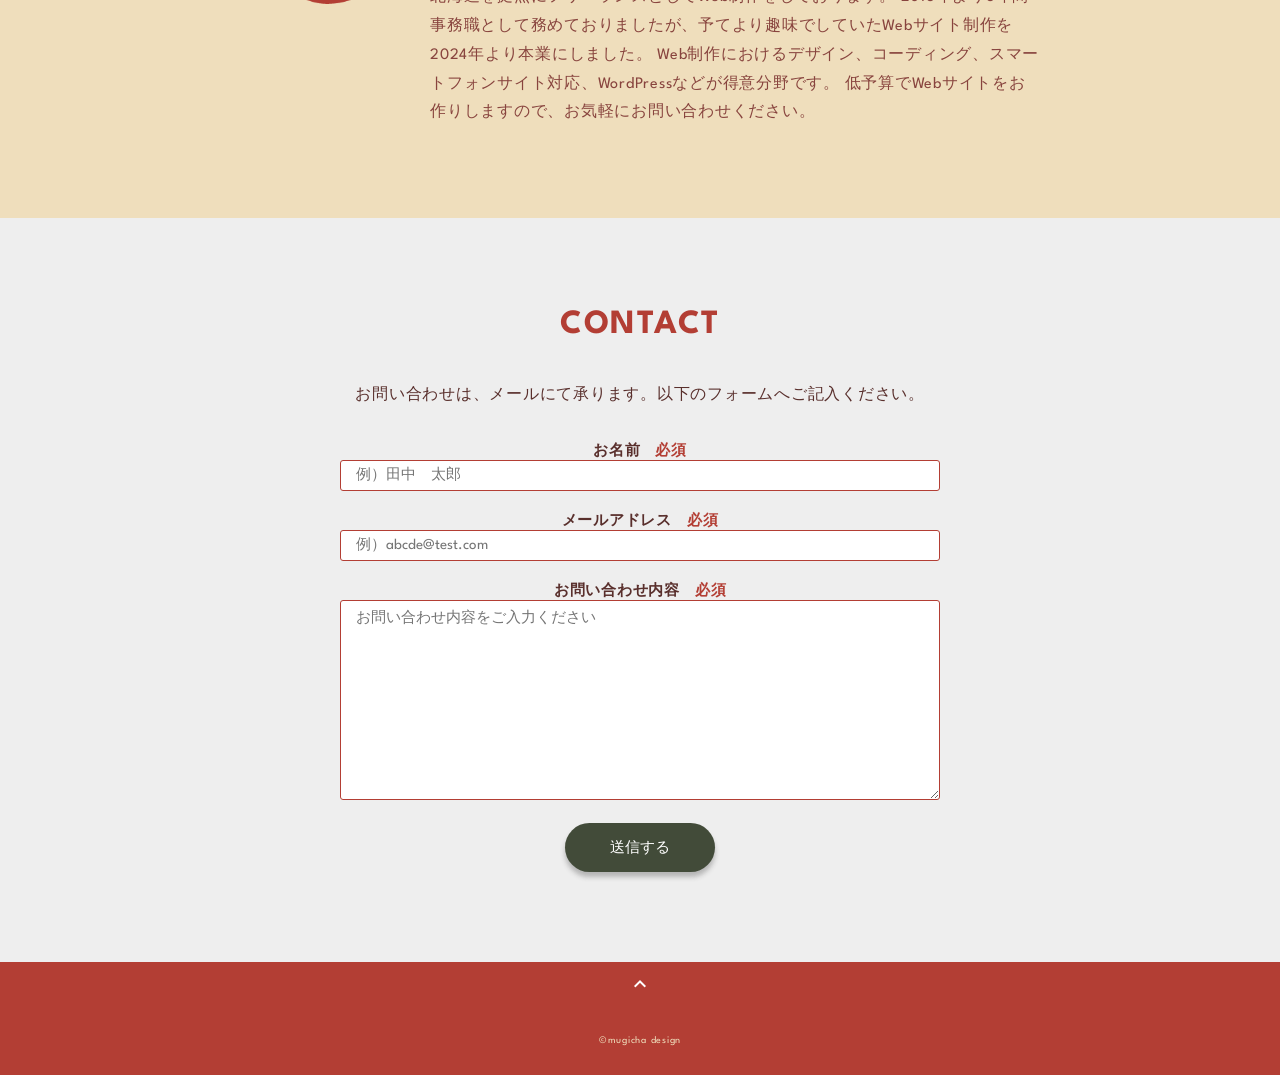
==== commit dce11c8b: "2024.7.25追記" ====
--- a/portfolio/index.html
+++ b/portfolio/index.html
@@ -3,7 +3,8 @@
 <head>
   <meta charset="utf-8">
   <meta name="viewport" content="width=device-width, initial-scale=1.0, maximum-scale=1.0, minimum-scale=1.0">
-  <title>mugicha design</title>
+  <title>mugicha design | portfolio</title>
+  <meta name="description" content="mugicha design portfolioサイトです。作りたいイメージをデザイン・コーディング承ります。">
   <link rel="preconnect" href="https://fonts.gstatic.com">
   <link href="https://fonts.googleapis.com/css2?family=Montserrat:wght@400;700&display=swap" rel="stylesheet">
   <link href="https://fonts.googleapis.com/css?family=Material+Icons+Outlined" rel="stylesheet">
@@ -22,7 +23,7 @@
     <header class="header">
       <div class="container">
         <h1 class="header-logo">
-          <a href="#"><img src="img/logo.png" alt="">mugicha design</a>
+          <a href="#"><img src="img/logo.png" alt="logo">mugicha design</a>
         </h1>
         <nav class="gnav">
           <ul class="gnav-list">
@@ -35,6 +36,15 @@
       </div>
     </header>
     <!-- /header -->
+      <!-- 追記 -->
+    <div class="drawer-toggle">
+      <div class="drawer-toggle-icons">
+          <div class="drawer-toggle-icon1"></div>
+          <div class="drawer-toggle-icon2 "></div>
+          <div class="drawer-toggle-icon3 "></div>
+      </div>
+    </div>
+    <!-- /追記 -->
 
     <main class="content">
 
@@ -58,7 +68,7 @@
               <h2 class="title">WORKS</h2>
               <div class="works-list">
                 <!--works box1-->
-                <div class="works-box box1">
+                <div class="works-box">
                   <a class="works-item" href="works-1.html">
                     <div class="works-img"><img src="img/works/html1.png" alt="html1" /></div>
                     <p class="works-name">コーポレートサイト</p>
@@ -66,7 +76,7 @@
                   </a>
                 </div>
                 <!--works box2-->
-                <div class="works-box box2">
+                <div class="works-box">
                   <a class="works-item" href="works-2.html">
                     <div class="works-img"><img src="img/works/html2.png" alt="html2" /></div>
                     <p class="works-name">プロフィールサイト</p>
@@ -74,7 +84,7 @@
                   </a>
                 </div>
                 <!--works box3-->
-                <div class="works-box box2">
+                <div class="works-box">
                   <a class="works-item" href="works-3.html">
                     <div class="works-img"><img src="img/works/wordpress1.png" alt="WordPress" /></div>
                     <p class="works-name">美容室のHP</p>
@@ -82,15 +92,15 @@
                   </a>
                 </div>
                 <!--works box4-->
-                <div class="works-box box1">
+                <div class="works-box">
                   <a class="works-item" href="works-4.html">
-                    <div class="works-img"><img src="img/works/photoshop.png" alt="Photoshop" /></div>
+                    <div class="works-img"><img src="img/works/samurai_banner.jpg" alt="Photoshop" /></div>
                     <p class="works-name">ITスクールのバナー</p>
                     <p class="works-info">Photoshop</p>
                   </a>
                 </div>
                 <!--works box5-->
-                <div class="works-box box1">
+                <div class="works-box">
                   <a class="works-item" href="works-5.html">
                     <div class="works-img"><img src="img/works/xd.png" alt="AdobeXD" /></div>
                     <p class="works-name">ITスクールのLP</p>
@@ -98,7 +108,7 @@
                   </a>
                 </div>
                 <!--works box6-->
-                <div class="works-box box2">
+                <div class="works-box">
                   <a class="works-item" href="works-6.html">
                     <div class="works-img"><img src="img/works/wordpress2.png" alt="WordPress2" /></div>
                     <p class="works-name">大学のHP</p>
@@ -153,7 +163,7 @@
               <div class="skill-body">
                 <h3 class="skill-name">Adobe Photoshop</h3>
                 <p class="skill-text">
-                  Webサイトに必要不可欠なクリエイティブバナーを作ることが可能です。</p>
+                  Webサイトに必要不可欠なクリエイティブバナーの作成、写真の編集などが可能です。</p>
               </div>
             </div>
             <!--skill box5-->
@@ -167,7 +177,7 @@
             </div>
             <!--skill box6-->
             <div class="skill-item">
-              <p class="skill-img"><img src="img/skills/adobe_xd.png" alt="adobexd"></p>
+              <p class="skill-img"><img src="img/skills/adobe_xd.png" alt="xd"></p>
               <div class="skill-body">
                 <h3 class="skill-name">Adobe XD</h3>
                 <p class="skill-text">
@@ -176,7 +186,7 @@
             </div>
             <!--skill box7-->
             <div class="skill-item">
-              <p class="skill-img"><img src="img/skills/STUDIO_logo-symbol-primary-color.png" alt="adobexd"></p>
+              <p class="skill-img"><img src="img/skills/STUDIO_logo-symbol-primary-color.png" alt="studio"></p>
               <div class="skill-body">
                 <h3 class="skill-name">STUDIO</h3>
                 <p class="skill-text">
@@ -185,11 +195,11 @@
             </div>
             <!--skill box8-->
             <div class="skill-item">
-              <p class="skill-img"><img src="img/skills/adobe_ai.png" alt="adobexd"></p>
+              <p class="skill-img"><img src="img/skills/adobe_ai.png" alt="illustrator"></p>
               <div class="skill-body">
                 <h3 class="skill-name">Adobe Illustrator</h3>
                 <p class="skill-text">
-                  Webサイトのデザインやワイヤーフレームを作ることが可能です。</p>
+                  ロゴ、名刺、資料、パンフレット等の作成が可能です。当サイトのロゴもillustratorにて一から作成しました。</p>
               </div>
             </div>       
                    
@@ -229,7 +239,10 @@
                   </div>
                 </div>
               </div><!--/contact-sns-->
-              <p>北海道を拠点にフリーランスとしてWeb制作をしております。2018年より6年間事務職として務めておりましたが、予てより趣味でしていたWebサイト制作を2020年より本業にしました。Web制作におけるデザイン、コーディング、スマートフォンサイト対応、WordPressなどが得意分野です。低予算でWebサイトをお作りしますので、お気軽にお問い合わせください。</p>
+              <p>はじめまして、mugicha designの清水と申します。<br>北海道を拠点にフリーランスとしてWeb制作をしております。
+                2018年より6年間事務職として務めておりましたが、予てより趣味でしていたWebサイト制作を2024年より本業にしました。
+                Web制作におけるデザイン、コーディング、スマートフォンサイト対応、WordPressなどが得意分野です。
+                低予算でWebサイトをお作りしますので、お気軽にお問い合わせください。</p>
             </div><!--/profile-body-->
           </div>
         </div>
@@ -241,20 +254,54 @@
         <div class="container">
           <h2 class="title">CONTACT</h2>
           <p class="lead">
-            お問い合わせは、<br class="sp-only">メールにてお願いいたします。
+            お問い合わせは、メールにて承ります。<br class="sp-only">以下のフォームへご記入ください。
           </p>
+
+
           <!-- お問い合わせフォーム -->
-          <form action="#">
-            <p class="contact-name">お名前　<span>必須</span></p>
-            <p><input class="form-text" type="text" name="onamae" placeholder="田中　太郎"></p>
-
-            <p class="contact-name">メールアドレス　<span>必須</span></p>
-            <p><input class="form-text" type="text" name="email" placeholder="メールアドレス"></p>
-
-            <p class="contact-name">メッセージ　<span>必須</span></p>
-            <p><textarea class="form-textarea" type="text" name="messe" placeholder="お問い合わせ内容をご入力ください"></textarea></p>
-
-            <p class="btn"><input name="submit" type="submit" value="送信する"></p>
+          <!-- static form -->
+          <form action="https://api.staticforms.xyz/submit" method="post">
+            <input type="text" name="honeypot" style="display:none">
+            <!-- STATIC FORMSのアクセスキー -->
+            <input type="hidden" name="accessKey" value="6b6d0a9b-6cfd-48b6-967c-bddddb07965c">
+            <!--メールのタイトル-->
+            <input type="hidden" name="subject" value="【お問い合わせ】portfolioからのお問い合わせ mugicha design">
+            <!--送信先のメールアドレスをvalueに設定する-->
+            <input type="hidden" name="replyTo" value="works@mugicha-design.com">
+            <!--redirectToのURLは公開後のURLへリンクする-->
+            <input type="hidden" name="redirectTo" value="">
+          <!-- /static form -->
+
+            <div>
+              <div class="contact-heading">
+                <label class="contact-label">お名前<span class="contact-span">必須</span></label>
+              </div>
+              <div>
+                <input class="form-text" type="text" name="name" placeholder="例）田中　太郎">
+              </div>
+            </div>
+
+            <div>
+              <div class="contact-heading">
+                <label class="contact-label">メールアドレス<span class="contact-span">必須</span></label><br>
+              </div>
+              <div>
+                <input class="form-text" type="email" name="email" placeholder="例）abcde@test.com">
+              </div>
+            </div>
+
+            <div>
+              <div class="contact-heading">
+                <label class="contact-label">お問い合わせ内容<span class="contact-span">必須</span></label><br>
+              </div>
+              <div>
+                <textarea class="form-textarea" name="message" placeholder="お問い合わせ内容をご入力ください"></textarea></p>
+              </div>
+            </div>
+
+            <div class="btn">
+              <input type="submit" value="送信する">
+            </div>
           </form>
           <!-- ここまでお問い合わせフォーム -->
 
--- a/portfolio/css/style.css
+++ b/portfolio/css/style.css
@@ -1,17 +1,17 @@
 body {
   /* font-family: "Montserrat","Helvetica Neue",Arial,"Hiragino Kaku Gothic ProN","Hiragino Sans",Meiryo,"League Spartan",sans-serif; */
-  font-family: "League Spartan";
+  font-family: "League Spartan","Hiragino Kaku Gothic ProN",sans-serif;
 
   font-size: 15px;
   letter-spacing: .05em;
-  color: #333;
+  color: #592f2c;
   background-color: #EFDEBC;
 }
 
 a {
   transition: opacity .3s;
   text-decoration: none;
-  color: #1ca9e3;
+  color: #B33E34;
 }
 
 img {
@@ -37,16 +37,16 @@
  レイアウト
 ---------------------------------*/
 .wrapper {
-  padding-top: 73px;
+  padding-top: 100px;
 }
 
 .section {
   padding: 90px 0;
 }
 
-.section:nth-of-type(odd) {
-  background-color: #f7f7f7;
-}
+/* .section:nth-of-type(odd) {
+  background-color: #EFDEBC;
+} */
 
 .container {
   max-width: 1340px;
@@ -81,13 +81,12 @@
   top: 10px;
   z-index: 100;
   width: 80%;
+  max-width: 1340px;
   background-color: #EFDEBC;
   border-radius: 100px;
   /* box-shadow: 0 5px 10px -6px rgba(0,0,0,.1); */
-  /*ここから追加*/
   left: 50%;
   transform: translateX(-50%);
-  /*ここまで*/
 }
 
 .header .container {
@@ -277,6 +276,10 @@
   margin-top: 5px;
 }
 
+.works-box:hover {
+  background-color: #EFDEBC;
+}
+
 
 /*--------------------------------
  wave1
@@ -308,7 +311,7 @@
 .skill-item {
   display: flex;
   align-items: center;
-  width: 45%;
+  width: 47%;
   /* margin: 15px 15px 30px; */
   /* background-color: #EFDEBC; */
   padding: 20px;
@@ -413,7 +416,7 @@
 
 .contact-list {
   display: flex;
-  justify-content: right;
+  justify-content: flex-end;
   margin-bottom: 20px;
 }
 
@@ -430,26 +433,28 @@
   margin-left: 10px;
   background-color: #B33E34;
   border-radius: 100px;
+  height: 60px;
+  width: 60px;
 }
 
 
 /*--------------------------------
  Contact
 ---------------------------------*/
-.contact {
+#contact {
+  background-color: #eee;
+}
+
+.contact, .contact-mail {
   text-align: center;
 }
 
-#contact h2 {
+#contact h2, .contact-mail {
   color: #B33E34;
 }
 
 .contact-item:not(:last-child) {
   margin-right: 10px;
-}
-
-.contact-name {
-  font-weight: bold;
 }
 
 form {
@@ -457,12 +462,20 @@
   width: 100%;
 }
 
-form span {
+.contact-label {
+  font-weight: bold;
+}
+
+.contact-span {
+  margin-left: 15px;
+  font-weight: bold;
   color: #B33E34;
 }
 
 /*お問い合わせフォームのスタイル*/
-input[type="text"],textarea {
+input[type="text"],
+input[type="email"],
+textarea {
 	width: 50%;
 	outline: none;
 	padding: 0.5em 1em;
@@ -475,23 +488,33 @@
 }
 
 input[type="text"]:focus,
+input[type="email"]:focus,
 textarea:focus {
-	background: #f6ffff;/*フォーカスしたときの背景色*/
+	background: #fffcf6;/*フォーカスしたときの背景色*/
 }
 
 /*送信ボタンのスタイル*/
-.btn input {
+.btn input ,.home-link a{
 	padding: 1em 3em;
 	color: #fff;
 	cursor: pointer;
 	background: #424b39;
 	border-radius: 40px;
-}
-
-.btn input:hover{
-	opacity: 0.8;/*ボタンのロールオーバー*/
-  background-color: #1ca9e3;
-  top: 10px;
+  box-shadow: 0px 5px 5px rgba(51, 51, 51, .3);
+}
+
+.btn input:hover ,.home-link a:hover{
+	opacity: 0.8; /*ボタンのロールオーバー*/
+  background-color: #B33E34;
+}
+
+/* ボタンクリック時 */
+.btn input:active ,.home-link a:active{
+  box-shadow: none;
+  position: relative;
+  top: 5px;
+  opacity: 1;
+  transition: .3s;
 }
 
 .form-text , .form-textarea {
@@ -509,7 +532,7 @@
   padding: 10px;
   cursor: pointer;
   text-align: center;
-  background-color: #4c4c4c;
+  background-color: #B33E34;
 }
 
 .page-top .material-icons-outlined {
@@ -534,20 +557,46 @@
 /*--------------------------------
  下層：Worksページ
 ---------------------------------*/
+.header2 {
+  box-shadow: 3px 3px 10px rgba(76, 63, 63, 0.2);
+}
+
 .article {
-  padding: 80px 0;
+  padding: 120px 0 80px 0;
 }
 
 .article-container {
   max-width: 1040px;
   margin: 0 auto;
   padding: 0 20px;
+  position: relative;
+}
+
+.article-title::before {
+  position: absolute;
+  top: 0;
+  left: 0;
+  width: 4px;
+  height: 100%;
+  content: "";
+  border-radius: 3px;
+  background-color: #B33E34;
 }
 
 .article-title {
-  margin-bottom: 30px;
+  /* margin-bottom: 30px; */
   text-align: center;
-}
+  margin: 0 auto;
+  padding-left: 15px;
+}
+
+.article-title-box {
+  position: absolute;
+  top: -90px;
+  left: 50%;
+  transform: translateX(-50%);
+}
+
 
 .article-body {
   max-width: 720px;
@@ -579,7 +628,7 @@
   height: 100%;
   content: "";
   border-radius: 3px;
-  background-color: #333;
+  background-color: #B33E34;
 }
 
 .article-body p {
@@ -590,6 +639,20 @@
 
 .home-link {
   text-align: center;
+}
+
+/* ----contact-mail---- */
+.contact-mail {
+  background-color: #EFDEBC;
+}
+
+.contact-mail h2 {
+  color: #B33E34;
+}
+
+.mail-icon {
+  width: 100px;
+  margin: 0 auto 40px auto;
 }
 
 /*media Queries 767
@@ -629,17 +692,23 @@
   }
 
   .container {
-    padding: 0 20px;
+    padding: 0 40px;
   }
 
   /* ヘッダー */
   .header .container {
-    padding: 15px;
+    padding: 10px 20px;
   }
 
   .header-logo {
     font-size: 15px;
     margin-right: 15px;
+    line-height: 3;
+    align-items: center;
+  }
+
+  .header-logo img {
+    margin-bottom: 3px;
   }
 
   .gnav-item:not(:last-child) {
@@ -687,7 +756,8 @@
   }
 
   .works-list {
-    justify-content: space-between;
+    /* justify-content: space-between; */
+    gap: 20px;
   }
 
   .works-item {
@@ -696,15 +766,20 @@
     margin-bottom: 30px;
   }
 
+  .works-box {
+    width: 47%;
+  }
+
   /* Skill */
   .skill-list {
-    display: block;
-    margin-bottom: 0;
+    display: flex;
+    margin-bottom: 35px;
+    gap: 20px;
   }
 
   .skill-item {
-    width: 100%;
-    margin-bottom: 35px;
+    width: 47%;
+    flex-wrap: wrap;
   }
 
   .skill-item:last-child {
@@ -732,12 +807,24 @@
 
   .profile-body p {
     font-size: 14px;
-    line-height: 1.7;
+    /* line-height: 1.7; */
   }
 
   .profile-body p:not(:last-child) {
     margin-bottom: 20px;
   }
+
+  /* contact */
+  input[type="text"],
+  input[type="email"],
+  textarea {
+    width: 75%;
+    outline: none;
+    padding: 0.5em 1em;
+    background: #fff;
+    border-radius: 3px;
+  }
+  
 
   /* フッター */
   .footer {
@@ -746,7 +833,36 @@
 
   /* 下層ページ */
   .article {
-    padding: 50px 0;
+    padding: 100px 0 50px 0;
+  }
+
+  .article-container {
+    position: relative;
+  }
+
+  .article-title::before {
+    position: absolute;
+    top: 0;
+    left: 0;
+    width: 4px;
+    height: 100%;
+    content: "";
+    border-radius: 3px;
+    background-color: #B33E34;
+  }
+  
+  .article-title {
+    /* margin-bottom: 30px; */
+    text-align: center;
+    margin: 0 auto;
+    padding-left: 15px;
+  }
+  
+  .article-title-box {
+    position: absolute;
+    top: -60px;
+    left: 50%;
+    transform: translateX(-50%);
   }
 
   .article-body h3 {
@@ -763,4 +879,126 @@
     line-height: 1.7;
     margin-bottom: 20px;
   }
-}
+
+
+}
+/*--------------------------------
+これ以下全て追記
+---------------------------------*/
+/*追記*/
+@media screen and (max-width: 500px){
+  .container {
+    padding: 0 20px;
+}
+  .works-list {
+   display: block;
+  }
+  .works-box{
+    margin-top: 40px;
+  }
+  .works-item {
+    margin: 0;
+  }
+
+  .works-box {
+    width: 100%;
+  }
+
+}
+
+/*追記*/
+.drawer-toggle {
+  display: none;
+}
+
+@media screen and (max-width: 767px) {
+  .header {
+    width: 100%;
+
+  }
+  .header.is-active  {
+    width: 100%;
+    top: 0;
+  }
+  .header .container {
+    display: block;
+  }
+  .header.is-active .container {
+    padding: 0;
+  }
+  .gnav{
+    transform: translateX(-150%);
+    transition: all 0.6s ease 0s;
+  }
+  .gnav.is-active{
+    display: block;
+    background: #EFDEBC;
+    width: 100%;
+    height:100vh;
+    transform: translateX(0);
+    position: fixed;
+    top: 0;
+
+  }
+   .gnav-list{
+    display: none;
+  }
+  .gnav.is-active .gnav-list{
+    display: block;
+    text-align: center;
+    padding-top: 50px;
+  }
+  .gnav.is-active .gnav-item{
+    margin-top: 40px;
+  }
+  .gnav.is-active .gnav-item a{
+    display: block;
+    font-size: 16px;
+  }
+  .drawer-toggle {
+    display: block;
+    position: fixed;
+    z-index: 150;
+    transition: all 0.6s ease 0s;
+    width: 30px;
+    height: 37px;
+    top: 30px;
+    right: 30px;
+  }
+  .drawer-toggle.is-active .drawer-toggle-icon1 {
+    transform: rotate(-45deg);
+    top: 8px;
+  }
+  .drawer-toggle.is-active .drawer-toggle-icon2 {
+    display: none;
+  }
+  .drawer-toggle.is-active .drawer-toggle-icon3 {
+    transform: rotate(45deg);
+    top: 8px;
+  }
+  .drawer-toggle.is-active::after {
+    display: none;
+  }
+  .drawer-toggle-icons {
+    width: 30px;
+    position: relative;
+  }
+
+  .drawer-toggle-icon1, .drawer-toggle-icon2, .drawer-toggle-icon3 {
+    height: 2px;
+    position: absolute;
+    width: 100%;
+    background: #B33E34;
+    transition: all 0.6s ease 0s;
+    border-radius: 50px;
+  }
+  .drawer-toggle-icon1 {
+    top: 0;
+  }
+  .drawer-toggle-icon2 {
+    top: 8px;
+  }
+  .drawer-toggle-icon3 {
+    top: 16px;
+  }
+}
